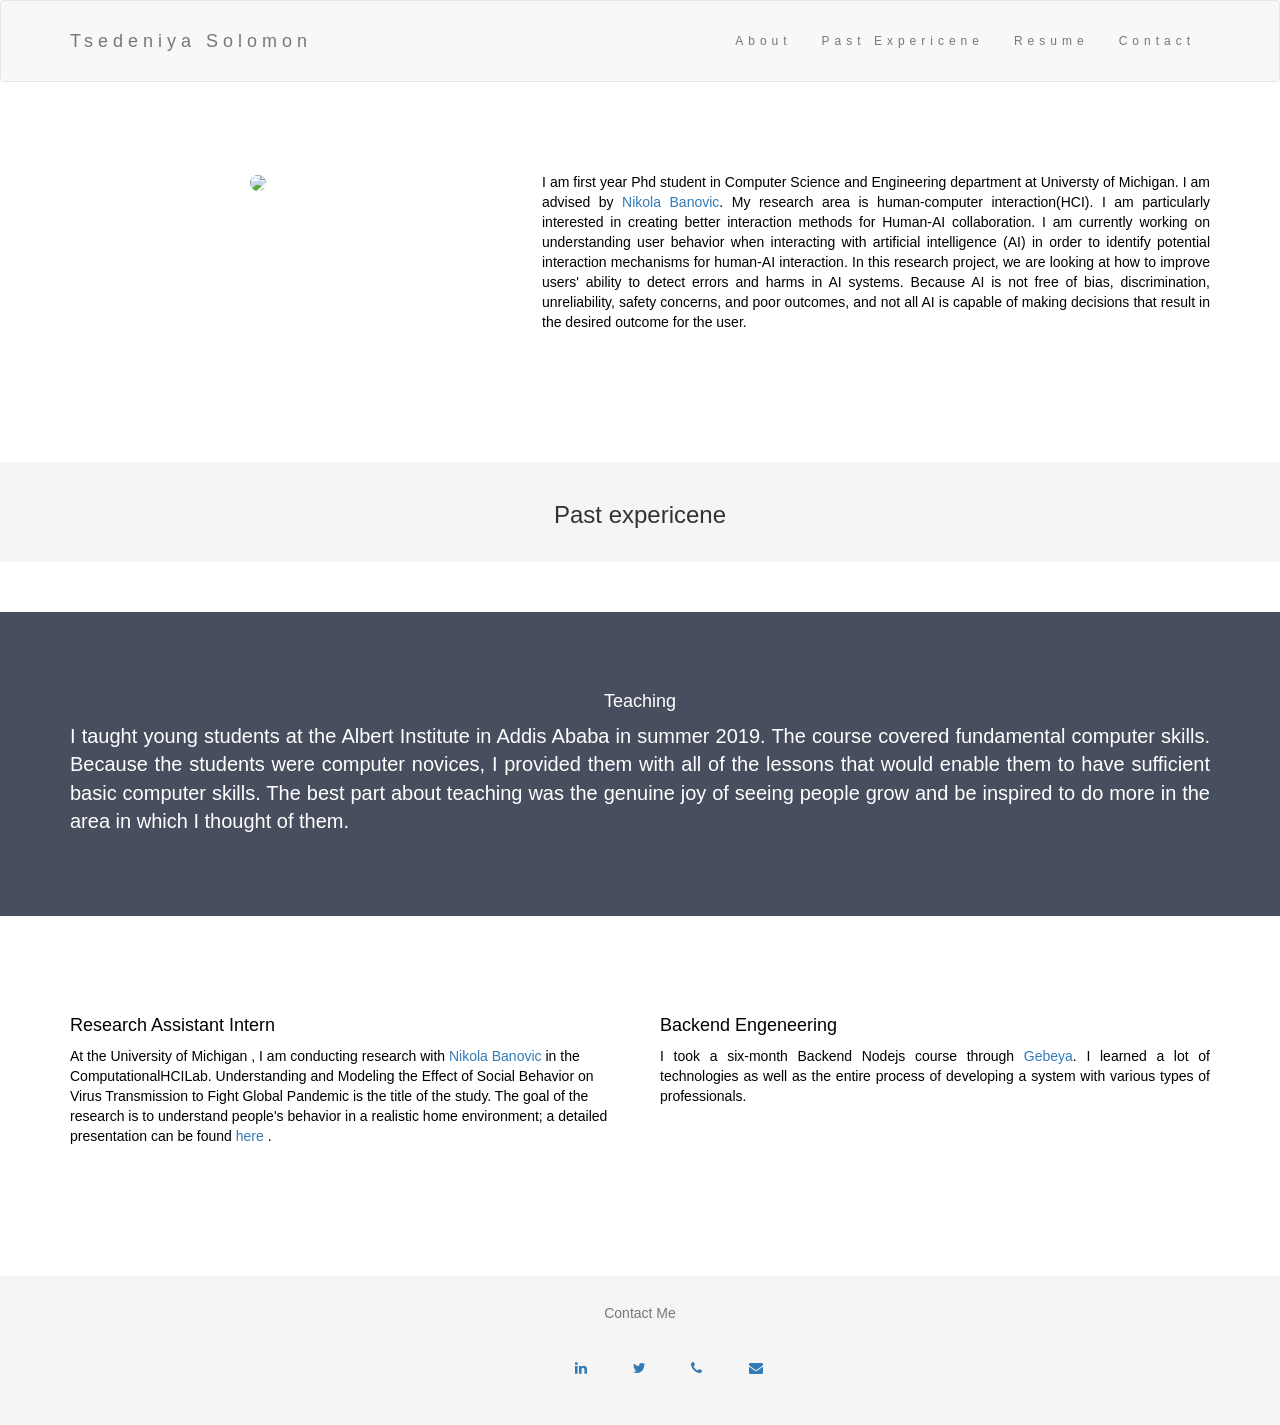
==== index.html @ c922dd0f "change link" ====
<!DOCTYPE html>
<html lang="en">

<head>

  <title>Tsedeniya</title>
  <meta charset="utf-8">
  <meta name="viewport" content="width=device-width, initial-scale=1">
  <link rel="stylesheet" href="./css/Main.css">
  <link rel="stylesheet" href="https://maxcdn.bootstrapcdn.com/bootstrap/3.4.1/css/bootstrap.min.css">
  <script src="https://ajax.googleapis.com/ajax/libs/jquery/3.5.1/jquery.min.js"></script>
  <script src="https://maxcdn.bootstrapcdn.com/bootstrap/3.4.1/js/bootstrap.min.js"></script>
  <link href="http://fonts.googleapis.com/css?family=Montserrat" rel="stylesheet">
  <link rel="stylesheet" href="https://cdnjs.cloudflare.com/ajax/libs/font-awesome/4.7.0/css/font-awesome.min.css">


</head>

<body>


  <nav class="navbar navbar-default">
    <div class="container">
      <div class="navbar-header">
        <button type="button" class="navbar-toggle" data-toggle="collapse" data-target="#myNavbar">
          <span class="icon-bar"></span>
          <span class="icon-bar"></span>
          <span class="icon-bar"></span>
        </button>
        <a class="navbar-brand" href="#">Tsedeniya Solomon</a>
      </div>
      <div class="collapse navbar-collapse" id="myNavbar">
        <ul class="nav navbar-nav navbar-right">
          <li><a href="#about">About</a></li>
          <li><a href="#recentWork">Past Expericene</a></li>
          <li><a
              href="https://docs.google.com/gview?url=https://github.com/Tsedeniya/tsedeniya.github.io/raw/master/Tsedeniya%20_Amare_CV%20(1).pdf">Resume</a>
          
            </li>
          <li><a href="#Contact">Contact</a></li>
        </ul>
      </div>
    </div>
  </nav>

  <section class="section-container" id="about">
    <div class="image">
      <img src="https://github.com/Tsedeniya/tsedeniya.github.io/raw/master/my_image.jpg">
    </div>

    <div class="paragraph">
     
      <p>
        I am first year Phd student in Computer Science and Engineering department at Universty of Michigan. I am advised by <a href="http://www.nikolabanovic.net/"> Nikola Banovic</a>. My research area is human-computer interaction(HCI). 
        I am particularly interested in creating better interaction methods for Human-AI collaboration. I am currently working on understanding user behavior when interacting with artificial intelligence (AI) in order to identify potential interaction mechanisms for human-AI interaction. In this research project, we are looking at how to improve users' ability to detect errors and harms in AI systems. Because AI is not free of bias, discrimination, unreliability, safety concerns, and poor outcomes, and not all AI is capable of making decisions that result in the desired outcome for the user. </p>
    </div>


  </section>
  <div class="works">
    <h3>Past expericene</h3>
  </div>

  <div class="expericene" id="recentWork">

    <section class="recent-works">
    

      <div class="teach">
        <h4>Teaching</h4>
        <p>I taught young students at the Albert Institute in Addis Ababa in summer 2019.
          The course covered fundamental computer skills. Because the students were computer novices,
          I provided them with all of the lessons that would enable them to have sufficient basic computer skills. The
          best part about teaching was the genuine joy of seeing people grow and be inspired to do more in the area in
          which I thought of them.

        </p>
      </div>

    </section>

  </div>

  <section class="research-section">
    <div class="aura">
      <h4>Research Assistant Intern</h4>
      <p>At the University of Michigan , I am conducting research with <a href="http://www.nikolabanovic.net/">Nikola
          Banovic</a> in the ComputationalHCILab. Understanding and Modeling the Effect of Social Behavior on Virus
        Transmission to Fight Global Pandemic is the title of the study.
        The goal of the research is to understand people's behavior in a realistic home environment; a detailed
        presentation can be found
        <a href="https://youtu.be/5PvS7JiXZi4">here</a> .

      </p>
      
    </div>
      <div class="gebeya">
        <h4>Backend Engeneering</h4>
        <p>
          I took a six-month Backend Nodejs course through <a href="https://gebeya.training/">Gebeya</a>.
          I learned a lot of technologies as well as the entire process of developing a system with various types of
          professionals.

        </p>
       
      </div>

  </section>

  </div>
  <section class="footer">
    <footer id="Contact">
      <div>
        <h5>Contact Me</h5>
        <div class="contact">

          <a href="https://www.linkedin.com/in/tsedeniya-solomon-85523a160?lipi=urn%3Ali%3Apage%3Ad_flagship3_profile_view_base_contact_details%3BDHsZ9%2FsPQuCPPwk6vFUJ6Q%3D%3D"
            class="fa fa-linkedin"></a>
          <a href="https://twitter.com/intent/tweet?screen_name=tsedeniya_amare&ref_src=twsrc%5Etfw"
            class="fa fa-twitter" data-show-count="false"></a>
          <script async src="https://platform.twitter.com/widgets.js" charset="utf-8"></script>
          <a href="tel:+251952523489" class="fa fa-phone"></a>
          <a href="mailto:tsedysolomon0284@gmail.com" class="fa fa-envelope"></a>
        </div>

      </div>

    </footer>
  </section>


</body>

<!-- Mirrored from www.w3schools.com/bootstrap/tryit.asp?filename=trybs_theme_me_complete&stacked=h by HTTrack Website Copier/3.x [XR&CO'2014], Wed, 11 May 2016 01:47:34 GMT -->

</html>
---- css/Main.css ----
* {
  box-sizing: border-box;
}
body {
  font: 20px Montserrat, sans-serif;
  line-height: 1.8;
  color: #f5f6f7;
  font-family: "Helvetica Neue",Helvetica,Arial,sans-serif;
}
.navbar {
  padding-top: 15px;
  padding-bottom: 15px;
  border: 0;
  border-radius: 0;
  margin-bottom: 0;
  font-size: 12px;
  letter-spacing: 5px;
  
}
.navbar-nav  li a:hover {
  color: #AFB1DA !important;
}
.section-container::after {
  content: "";
  display: table;
  clear: both;
}
.footer::after{
  content: "";
  display: table;
  clear: both;

}
.research-section::after{
  content: "";
  display: table;
  clear: both;
}
  .recent-works{
    content: "";
    display: table;
    clear: both;}

  
.image img{
  width: 100%;
  max-width: 300px;
  height: auto;
  border-radius: 200px;
}

.image {
 
  width: 40%;
 float: left;
  padding: 20px;
  padding-left: 200px;
  
  
  
  

}
.paragraph p{
  text-align: justify;
}

 .paragraph {
  padding-left: 0;
  padding: 20px; 
  width: 60%;
  float: left;
  
}
.works h3{
  text-align: center;
  font-family: sans-serif;
 
  

  
}
.works{
  background-color: #f5f5f5;
  height: 100px;
  padding-top:20px ;
}
.expericene{
  
  padding: 30px;
  text-align: center;
  font-size: 20px;
  color: white;
  height: auto;
  margin-bottom: 20px;
  margin-top: 50px;
  box-shadow: inset;
  background-color: #474e5d;
}


.aura {
  float: left;
  width: 50%;
  padding: 20px;

  
}
.gebeya{
  float: left;
  width: 50%;
  padding: 20px;

}

.iframe-container {
  position: relative;
  width: 100%;
  overflow: hidden;
  padding-top: 56.25%; /* 16:9 Aspect Ratio */
}

.responsive-iframe {
  position: absolute;
  top: 0;
  left: 0;
  bottom: 0;
  right: 0;
  width: 100%;
  height: 100%;
  border: none;
}


.gebeya p{
  text-align: justify;
}
.teach{
  
  width: 100%;
  padding: 40px;
}
.teach p{
  text-align: justify;
}
.research-section{
  padding: 50px;
  margin-bottom: 50px;
  color: black;
}
.section-container{
  padding: 50px;
  margin-bottom: 50px;
  color: black;
}
.footer{
 
  width: 100%;
  background-color:  #f5f5f5;;
  padding: 20px;
  margin-top: 20px;
  
}
.footer h5{
  
  color: #777;
  text-align: center;
}
.contact{
 width: 50%;
  margin-left:43%;
}
.fa {
  padding: 20px;
  font-size: 30px;
  width:50px;
  text-align: center;
  text-decoration: none;
  margin: 10px 2px;
  border-radius: 50%;
 


}


.expericene h3{
  font-family: "Helvetica Neue",Helvetica,Arial,sans-serif;

}




@media (max-width: 600px) {
  .image, .paragraph {
    width: 100%;
    height: auto;
   
    
  }}
  
  @media (max-width: 600px) {
     .teach {
      width: 100%;
      height: auto;
    }}
@media(max-width:600px){
  .aura ,.gebeya{
    width: 100%;
    height: auto;
  }
}
   
@media(max-width:600px){
  .footer {
    width: 100%;
    height: auto;
  }
}
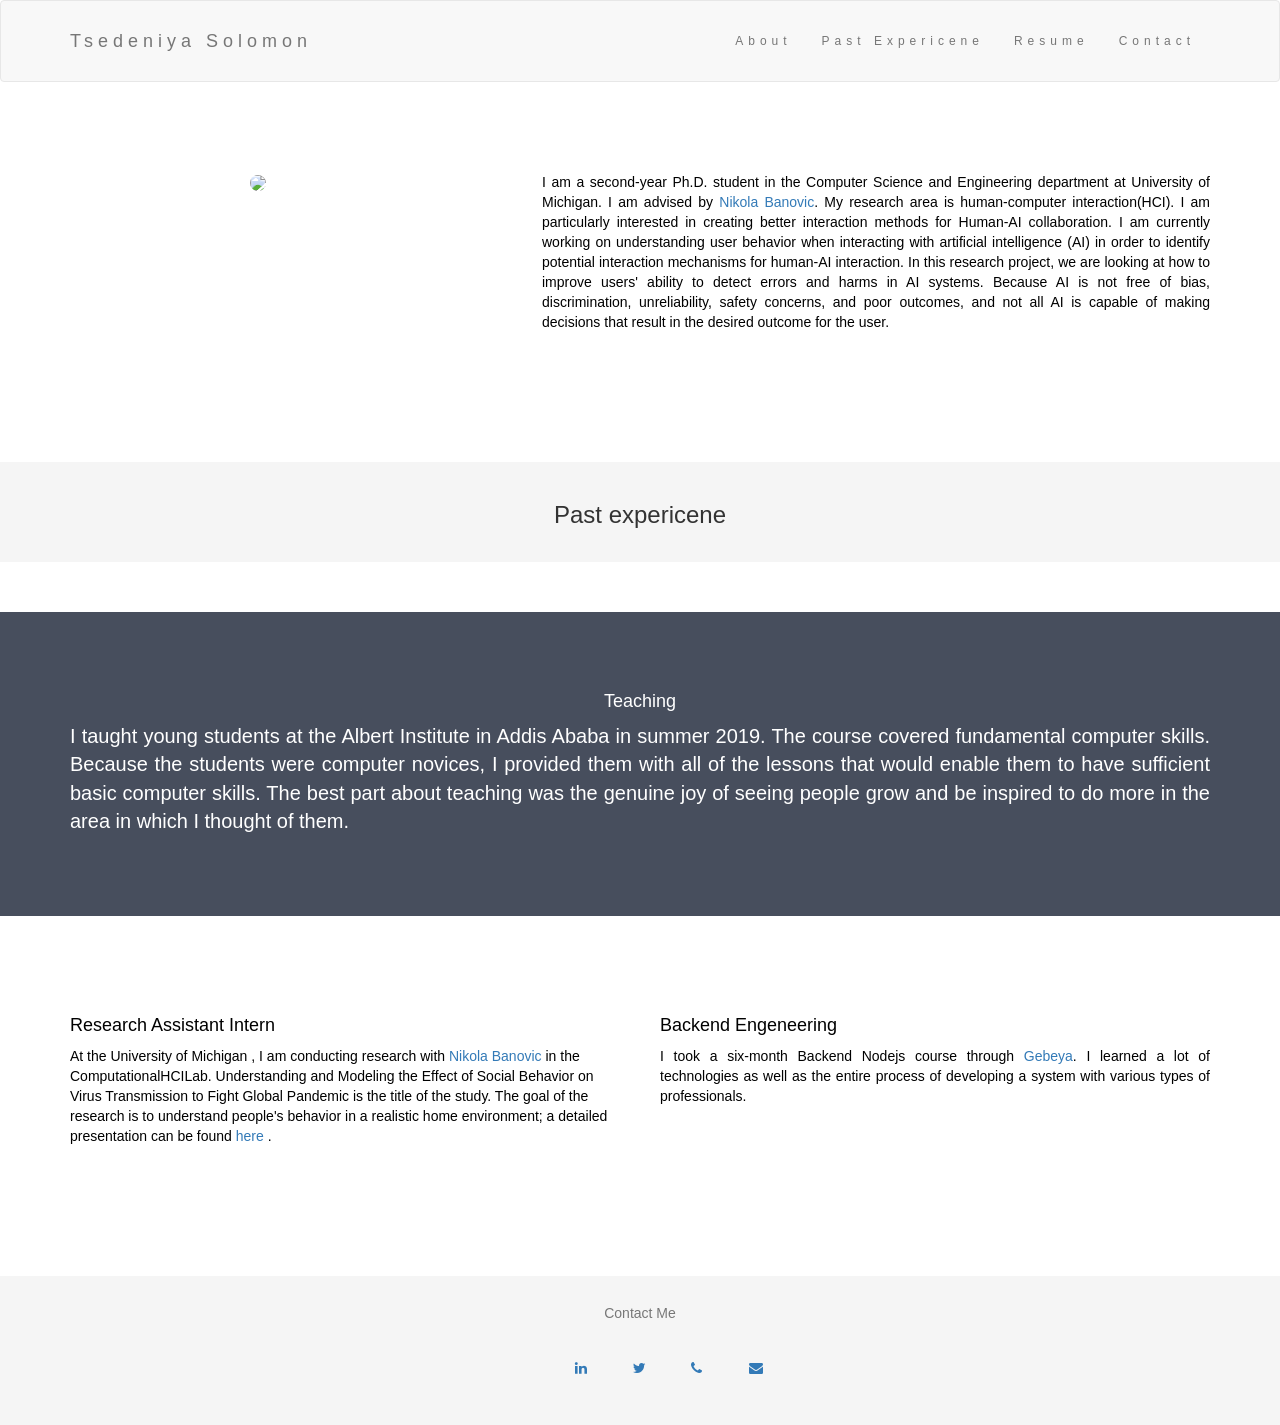
==== commit 721be969: "Update index.html" ====
--- a/index.html
+++ b/index.html
@@ -35,8 +35,7 @@
           <li><a href="#recentWork">Past Expericene</a></li>
           <li><a
               href="https://docs.google.com/gview?url=https://github.com/Tsedeniya/tsedeniya.github.io/raw/master/Tsedeniya%20_Amare_CV%20(1).pdf">Resume</a>
-          
-            </li>
+          </li>
           <li><a href="#Contact">Contact</a></li>
         </ul>
       </div>
@@ -51,7 +50,7 @@
     <div class="paragraph">
      
       <p>
-        I am first year Phd student in Computer Science and Engineering department at Universty of Michigan. I am advised by <a href="http://www.nikolabanovic.net/"> Nikola Banovic</a>. My research area is human-computer interaction(HCI). 
+        I am a second-year Ph.D. student in the Computer Science and Engineering department at University of Michigan. I am advised by <a href="http://www.nikolabanovic.net/"> Nikola Banovic</a>. My research area is human-computer interaction(HCI). 
         I am particularly interested in creating better interaction methods for Human-AI collaboration. I am currently working on understanding user behavior when interacting with artificial intelligence (AI) in order to identify potential interaction mechanisms for human-AI interaction. In this research project, we are looking at how to improve users' ability to detect errors and harms in AI systems. Because AI is not free of bias, discrimination, unreliability, safety concerns, and poor outcomes, and not all AI is capable of making decisions that result in the desired outcome for the user. </p>
     </div>
 
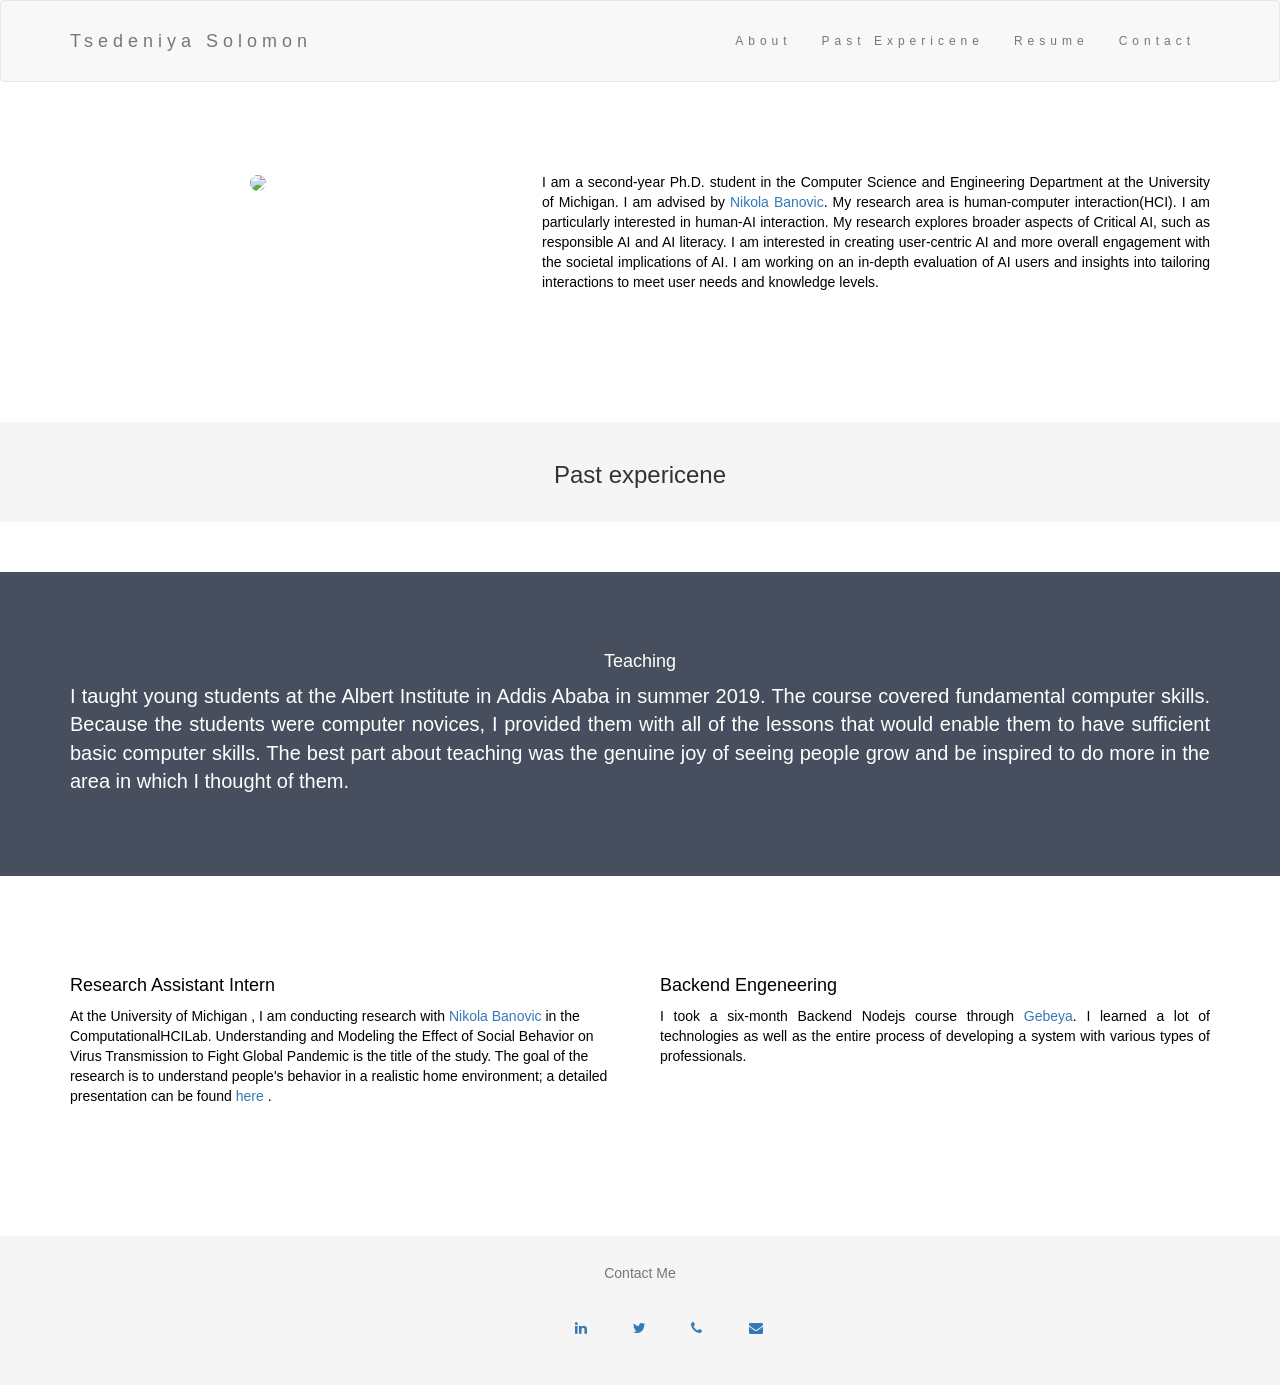
==== commit f3eeb2f5: "Update the research statement" ====
--- a/index.html
+++ b/index.html
@@ -34,7 +34,7 @@
           <li><a href="#about">About</a></li>
           <li><a href="#recentWork">Past Expericene</a></li>
           <li><a
-              href="https://docs.google.com/gview?url=https://github.com/Tsedeniya/tsedeniya.github.io/raw/master/Tsedeniya%20_Amare_CV%20(1).pdf">Resume</a>
+              href="https://docs.google.com/gview?url=https://github.com/Tsedeniya/tsedeniya.github.io/raw/master/Tsedeniya%20_Amare_CV%20(3).pdf">Resume</a>
           </li>
           <li><a href="#Contact">Contact</a></li>
         </ul>
@@ -50,8 +50,8 @@
     <div class="paragraph">
      
       <p>
-        I am a second-year Ph.D. student in the Computer Science and Engineering department at University of Michigan. I am advised by <a href="http://www.nikolabanovic.net/"> Nikola Banovic</a>. My research area is human-computer interaction(HCI). 
-        I am particularly interested in creating better interaction methods for Human-AI collaboration. I am currently working on understanding user behavior when interacting with artificial intelligence (AI) in order to identify potential interaction mechanisms for human-AI interaction. In this research project, we are looking at how to improve users' ability to detect errors and harms in AI systems. Because AI is not free of bias, discrimination, unreliability, safety concerns, and poor outcomes, and not all AI is capable of making decisions that result in the desired outcome for the user. </p>
+        I am a second-year Ph.D. student in the Computer Science and Engineering Department at the University of Michigan. I am advised by <a href="http://www.nikolabanovic.net/"> Nikola Banovic</a>. My research area is human-computer interaction(HCI). 
+        I am particularly interested in human-AI interaction.  My research explores broader aspects of Critical AI, such as responsible AI and AI literacy. I am interested in creating user-centric AI and more overall engagement with the societal implications of AI. I am working on an in-depth evaluation of AI  users and insights into tailoring interactions to meet user needs and knowledge levels. </p>
     </div>
 
 
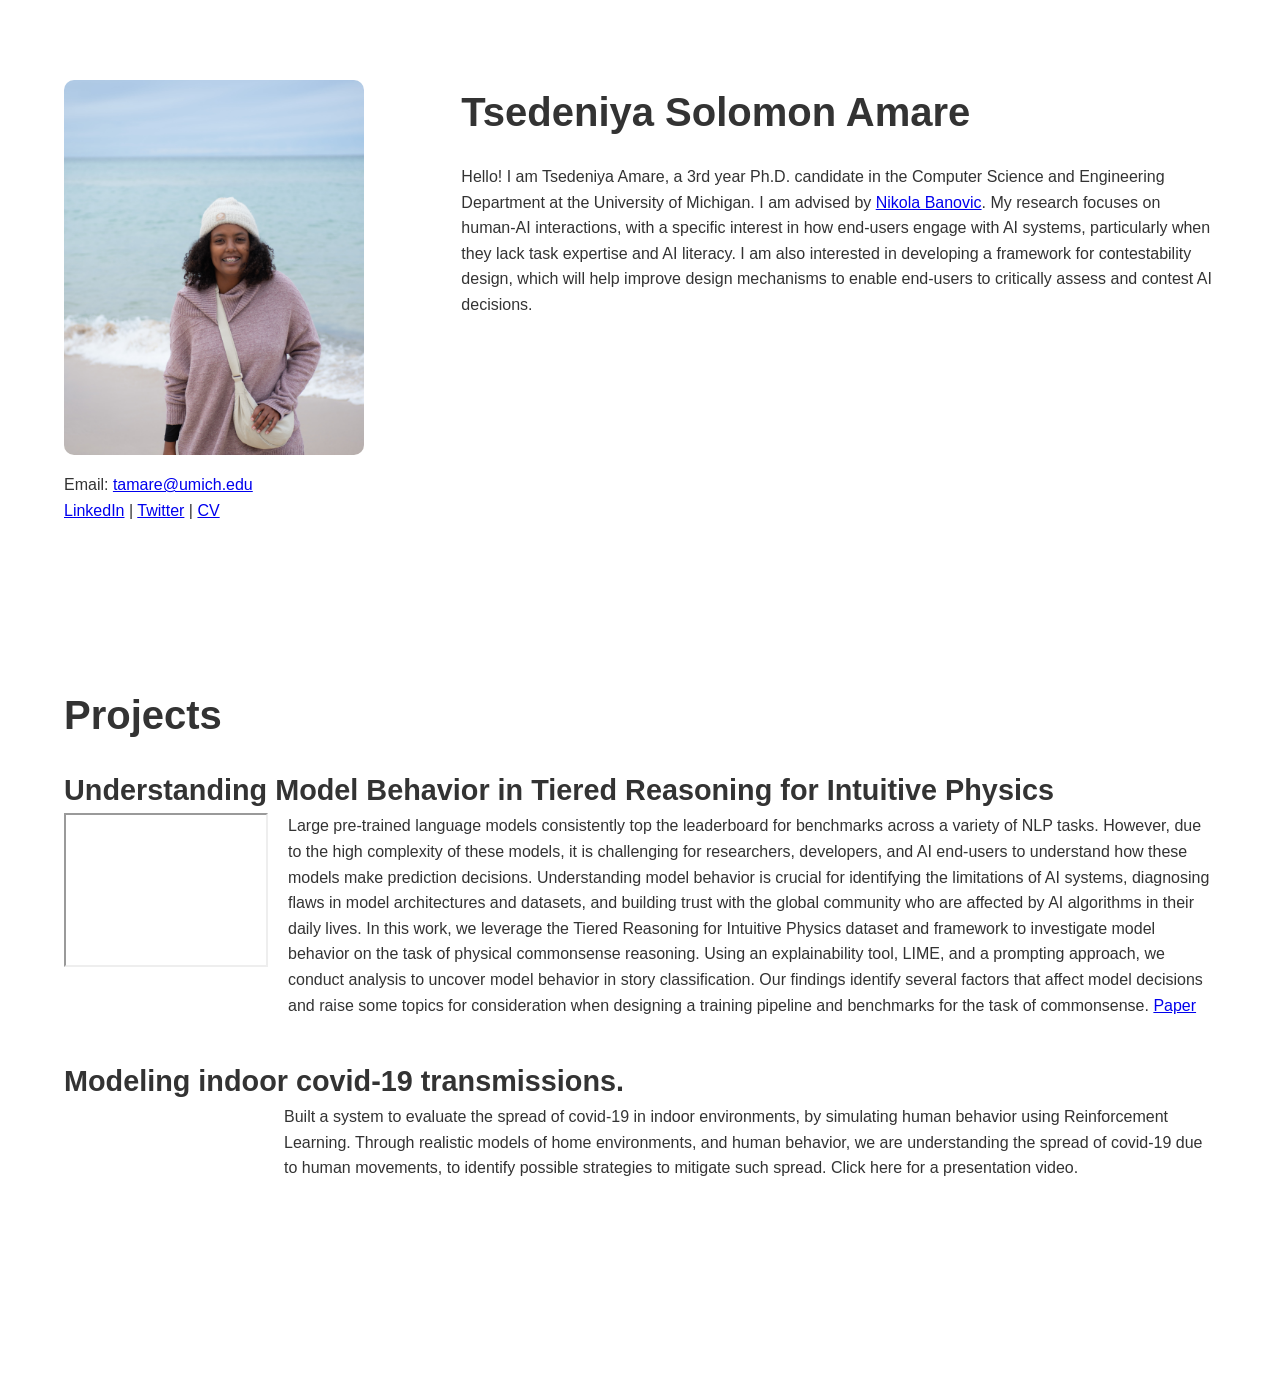
==== commit 28e81331: "new website for internships" ====
--- a/index.html
+++ b/index.html
@@ -1,135 +1,61 @@
-<!DOCTYPE html>
-<html lang="en">
-
-<head>
-
-  <title>Tsedeniya</title>
-  <meta charset="utf-8">
-  <meta name="viewport" content="width=device-width, initial-scale=1">
-  <link rel="stylesheet" href="./css/Main.css">
-  <link rel="stylesheet" href="https://maxcdn.bootstrapcdn.com/bootstrap/3.4.1/css/bootstrap.min.css">
-  <script src="https://ajax.googleapis.com/ajax/libs/jquery/3.5.1/jquery.min.js"></script>
-  <script src="https://maxcdn.bootstrapcdn.com/bootstrap/3.4.1/js/bootstrap.min.js"></script>
-  <link href="http://fonts.googleapis.com/css?family=Montserrat" rel="stylesheet">
-  <link rel="stylesheet" href="https://cdnjs.cloudflare.com/ajax/libs/font-awesome/4.7.0/css/font-awesome.min.css">
-
-
-</head>
-
-<body>
-
-
-  <nav class="navbar navbar-default">
-    <div class="container">
-      <div class="navbar-header">
-        <button type="button" class="navbar-toggle" data-toggle="collapse" data-target="#myNavbar">
-          <span class="icon-bar"></span>
-          <span class="icon-bar"></span>
-          <span class="icon-bar"></span>
-        </button>
-        <a class="navbar-brand" href="#">Tsedeniya Solomon</a>
-      </div>
-      <div class="collapse navbar-collapse" id="myNavbar">
-        <ul class="nav navbar-nav navbar-right">
-          <li><a href="#about">About</a></li>
-          <li><a href="#recentWork">Past Expericene</a></li>
-          <li><a
-              href="https://docs.google.com/gview?url=https://github.com/Tsedeniya/tsedeniya.github.io/raw/master/Tsedeniya%20_Amare_CV%20(3).pdf">Resume</a>
-          </li>
-          <li><a href="#Contact">Contact</a></li>
-        </ul>
-      </div>
-    </div>
-  </nav>
-
-  <section class="section-container" id="about">
-    <div class="image">
-      <img src="https://github.com/Tsedeniya/tsedeniya.github.io/raw/master/my_image.jpg">
-    </div>
-
-    <div class="paragraph">
-     
-      <p>
-        I am a second-year Ph.D. student in the Computer Science and Engineering Department at the University of Michigan. I am advised by <a href="http://www.nikolabanovic.net/"> Nikola Banovic</a>. My research area is human-computer interaction(HCI). 
-        I am particularly interested in human-AI interaction.  My research explores broader aspects of Critical AI, such as responsible AI and AI literacy. I am interested in creating user-centric AI and more overall engagement with the societal implications of AI. I am working on an in-depth evaluation of AI  users and insights into tailoring interactions to meet user needs and knowledge levels. </p>
-    </div>
-
-
-  </section>
-  <div class="works">
-    <h3>Past expericene</h3>
-  </div>
-
-  <div class="expericene" id="recentWork">
-
-    <section class="recent-works">
-    
-
-      <div class="teach">
-        <h4>Teaching</h4>
-        <p>I taught young students at the Albert Institute in Addis Ababa in summer 2019.
-          The course covered fundamental computer skills. Because the students were computer novices,
-          I provided them with all of the lessons that would enable them to have sufficient basic computer skills. The
-          best part about teaching was the genuine joy of seeing people grow and be inspired to do more in the area in
-          which I thought of them.
-
-        </p>
-      </div>
-
-    </section>
-
-  </div>
-
-  <section class="research-section">
-    <div class="aura">
-      <h4>Research Assistant Intern</h4>
-      <p>At the University of Michigan , I am conducting research with <a href="http://www.nikolabanovic.net/">Nikola
-          Banovic</a> in the ComputationalHCILab. Understanding and Modeling the Effect of Social Behavior on Virus
-        Transmission to Fight Global Pandemic is the title of the study.
-        The goal of the research is to understand people's behavior in a realistic home environment; a detailed
-        presentation can be found
-        <a href="https://youtu.be/5PvS7JiXZi4">here</a> .
-
-      </p>
-      
-    </div>
-      <div class="gebeya">
-        <h4>Backend Engeneering</h4>
-        <p>
-          I took a six-month Backend Nodejs course through <a href="https://gebeya.training/">Gebeya</a>.
-          I learned a lot of technologies as well as the entire process of developing a system with various types of
-          professionals.
-
-        </p>
-       
-      </div>
-
-  </section>
-
-  </div>
-  <section class="footer">
-    <footer id="Contact">
-      <div>
-        <h5>Contact Me</h5>
-        <div class="contact">
-
-          <a href="https://www.linkedin.com/in/tsedeniya-solomon-85523a160?lipi=urn%3Ali%3Apage%3Ad_flagship3_profile_view_base_contact_details%3BDHsZ9%2FsPQuCPPwk6vFUJ6Q%3D%3D"
-            class="fa fa-linkedin"></a>
-          <a href="https://twitter.com/intent/tweet?screen_name=tsedeniya_amare&ref_src=twsrc%5Etfw"
-            class="fa fa-twitter" data-show-count="false"></a>
-          <script async src="https://platform.twitter.com/widgets.js" charset="utf-8"></script>
-          <a href="tel:+251952523489" class="fa fa-phone"></a>
-          <a href="mailto:tsedysolomon0284@gmail.com" class="fa fa-envelope"></a>
-        </div>
-
-      </div>
-
-    </footer>
-  </section>
-
-
-</body>
-
-<!-- Mirrored from www.w3schools.com/bootstrap/tryit.asp?filename=trybs_theme_me_complete&stacked=h by HTTrack Website Copier/3.x [XR&CO'2014], Wed, 11 May 2016 01:47:34 GMT -->
-
-</html>
+<!DOCTYPE html>
+<html lang="en">
+<head>
+    <meta charset="UTF-8">
+    <meta name="viewport" content="width=device-width, initial-scale=1.0">
+    <title>Tsedeniya</title>
+    <link rel="stylesheet" href="styles.css">
+</head>
+<body>
+    <section id="about" class="about-section">
+        <div class="container about-container">
+            <div class="about-image">
+                <img src="image.jpg" alt="Headshot" class="headshot">
+                <div class="contact-info">
+                    <p>Email: <a href="mailto:tamare@umich.edu">tamare@umich.edu</a></p>
+                    <p>
+                        <a href="https://www.linkedin.com/in/tsedeniya-amare-85523a160/" target="_blank">LinkedIn</a> | 
+                        <a href="https://twitter.com/intent/tweet?screen_name=tsedeniya_amare&ref_src=twsrc%5Etfw" target="_blank">Twitter</a> | 
+                        <a href="Tsedeniya_Amare.pdf" target="_blank">CV</a>
+                    </p>
+                </div>
+            </div>
+            <div class="about-content">
+                <h2>Tsedeniya Solomon Amare</h2>
+                <div class="about-text">
+                    <p>Hello! I am Tsedeniya Amare, a 3rd year Ph.D. candidate in the Computer Science and Engineering Department at the University of Michigan. I am advised by <a href="http://www.nikolabanovic.net/"> Nikola Banovic</a>.
+                        My research focuses on human-AI interactions, with a specific interest in how end-users engage with AI systems, particularly when they lack task expertise and AI literacy. I am also interested in developing a framework for contestability design, which will help improve design mechanisms to enable end-users to critically assess and contest AI decisions.
+                        </p>
+                </div>
+            </div>
+        </div>
+    </section>
+
+    <section id="services" class="services-section">
+        <div class="container">
+            <h2>Projects</h2>
+        
+            <div class="service">
+                <h3>Understanding Model Behavior in Tiered Reasoning for Intuitive Physics</h3>
+                <div class="content-wrapper">
+                    <div class="paper-video">
+                        
+                        <iframe src="https://sled.eecs.umich.edu/media/eecs595_fa22/29_Amare_Nwatu.pdf" width="200" height="150"></iframe>
+                    </div>
+                    <p>Large pre-trained language models consistently top the leaderboard for benchmarks across a variety of NLP tasks. However, due to the high complexity of these models, it is challenging for researchers, developers, and AI end-users to understand how these models make prediction decisions. Understanding model behavior is crucial for identifying the limitations of AI systems, diagnosing flaws in model architectures and datasets, and building trust with the global community who are affected by AI algorithms in their daily lives. In this work, we leverage the Tiered Reasoning for Intuitive Physics dataset and framework to investigate model behavior on the task of physical commonsense reasoning. Using an explainability tool, LIME, and a prompting approach, we conduct analysis to uncover model behavior in story classification. 
+                        Our findings identify several factors that affect model decisions and raise some topics for consideration when designing a training pipeline and benchmarks for the task of commonsense. <a href="https://sled.eecs.umich.edu/media/eecs595_fa22/29_Amare_Nwatu.pdf" target="_blank">Paper</a></p>
+                </div>
+            </div>
+
+            <div class="service">
+                <h3>Modeling indoor covid-19 transmissions.</h3>
+                <div class="content-wrapper">
+                    <div class="paper-video">
+                        <iframe width="200" height="150" src="https://www.youtube.com/embed/5PvS7JiXZi4?si=F86fQIWMP1bm_r3p" frameborder="0" allowfullscreen></iframe>
+                       
+                    </div>
+                    <p>Built a system to evaluate the spread of covid-19 in indoor environments, by simulating human behavior using Reinforcement Learning. Through realistic models of home environments, and human behavior, we are understanding the spread of covid-19 due to human movements, to identify possible strategies to mitigate such spread. Click here for a presentation video.</p>
+                </div>
+            </div>
+        </div>
+    </section>
--- a/styles.css
+++ b/styles.css
@@ -0,0 +1,173 @@
+/* Reset some default browser styles */
+body, h1, h2, h3, p, ul, li, a, input, textarea, button {
+    margin: 0;
+    padding: 0;
+    box-sizing: border-box;
+}
+
+/* Basic styles */
+body {
+    font-family: Arial, sans-serif;
+    line-height: 1.6;
+    color: #333;
+}
+
+.container {
+    width: 90%;
+    max-width: 1200px;
+    margin: 0 auto;
+    padding: 20px;
+}
+
+/* Header styles */
+header {
+    background-color: #333;
+    color: #fff;
+    padding: 20px 0;
+}
+
+header .logo {
+    font-size: 2em;
+    margin-bottom: 10px;
+}
+
+header nav ul {
+    list-style: none;
+    display: flex;
+    gap: 20px;
+}
+
+header nav ul li a {
+    color: #fff;
+    text-decoration: none;
+    padding: 5px 10px;
+}
+
+/* Hero section styles */
+.hero-section h2 {
+    font-size: 3em;
+}
+
+.hero-section p {
+    font-size: 1.2em;
+    margin: 20px 0;
+}
+
+.cta-btn {
+    display: inline-block;
+    padding: 10px 20px;
+    background: #f90;
+    color: #fff;
+    text-decoration: none;
+    border-radius: 5px;
+}
+
+/* About section styles */
+.about-section, .services-section, .contact-section {
+    padding: 60px 0;
+    text-align: center;
+}
+
+.about-section h2, .services-section h2, .contact-section h2 {
+    margin-bottom: 20px;
+    font-size: 2.5em;
+}
+
+.about-container {
+    display: flex;
+    align-items: flex-start;
+    justify-content: space-between;
+}
+
+.about-content {
+    flex: 2;
+    text-align: left;
+    margin-left: 20px;
+}
+
+.about-image {
+    flex: 1;
+    text-align: left;
+}
+
+.headshot {
+    width: 300px;
+    height: auto;
+    border-radius: 10px;
+}
+
+.contact-info {
+    text-align: left;
+    margin-top: 10px;
+}
+
+.about-text p {
+    margin: 0;
+}
+
+/* Services section styles */
+.services-section {
+    text-align: left;
+}
+
+.service {
+    margin-bottom: 40px;
+}
+
+.service h3 {
+    font-size: 1.8em;
+}
+
+.content-wrapper {
+    display: flex;
+    align-items: flex-start;
+}
+
+.paper-video {
+    display: flex;
+    flex-direction: column;
+    gap: 10px;
+    margin-right: 20px;
+}
+
+.service p {
+    flex: 1;
+}
+
+/* Contact section styles */
+form {
+    width: 100%;
+    max-width: 600px;
+    margin: 0 auto;
+    text-align: left;
+}
+
+form label {
+    display: block;
+    margin-bottom: 5px;
+}
+
+form input, form textarea {
+    width: 100%;
+    padding: 10px;
+    margin-bottom: 20px;
+    border: 1px solid #ccc;
+    border-radius: 5px;
+}
+
+form button {
+    padding: 10px 20px;
+    background: #333;
+    color: #fff;
+    border: none;
+    border-radius: 5px;
+    cursor: pointer;
+}
+
+/* Footer styles */
+footer {
+    background: #333;
+    color: #fff;
+    text-align: center;
+    padding: 20px 0;
+}
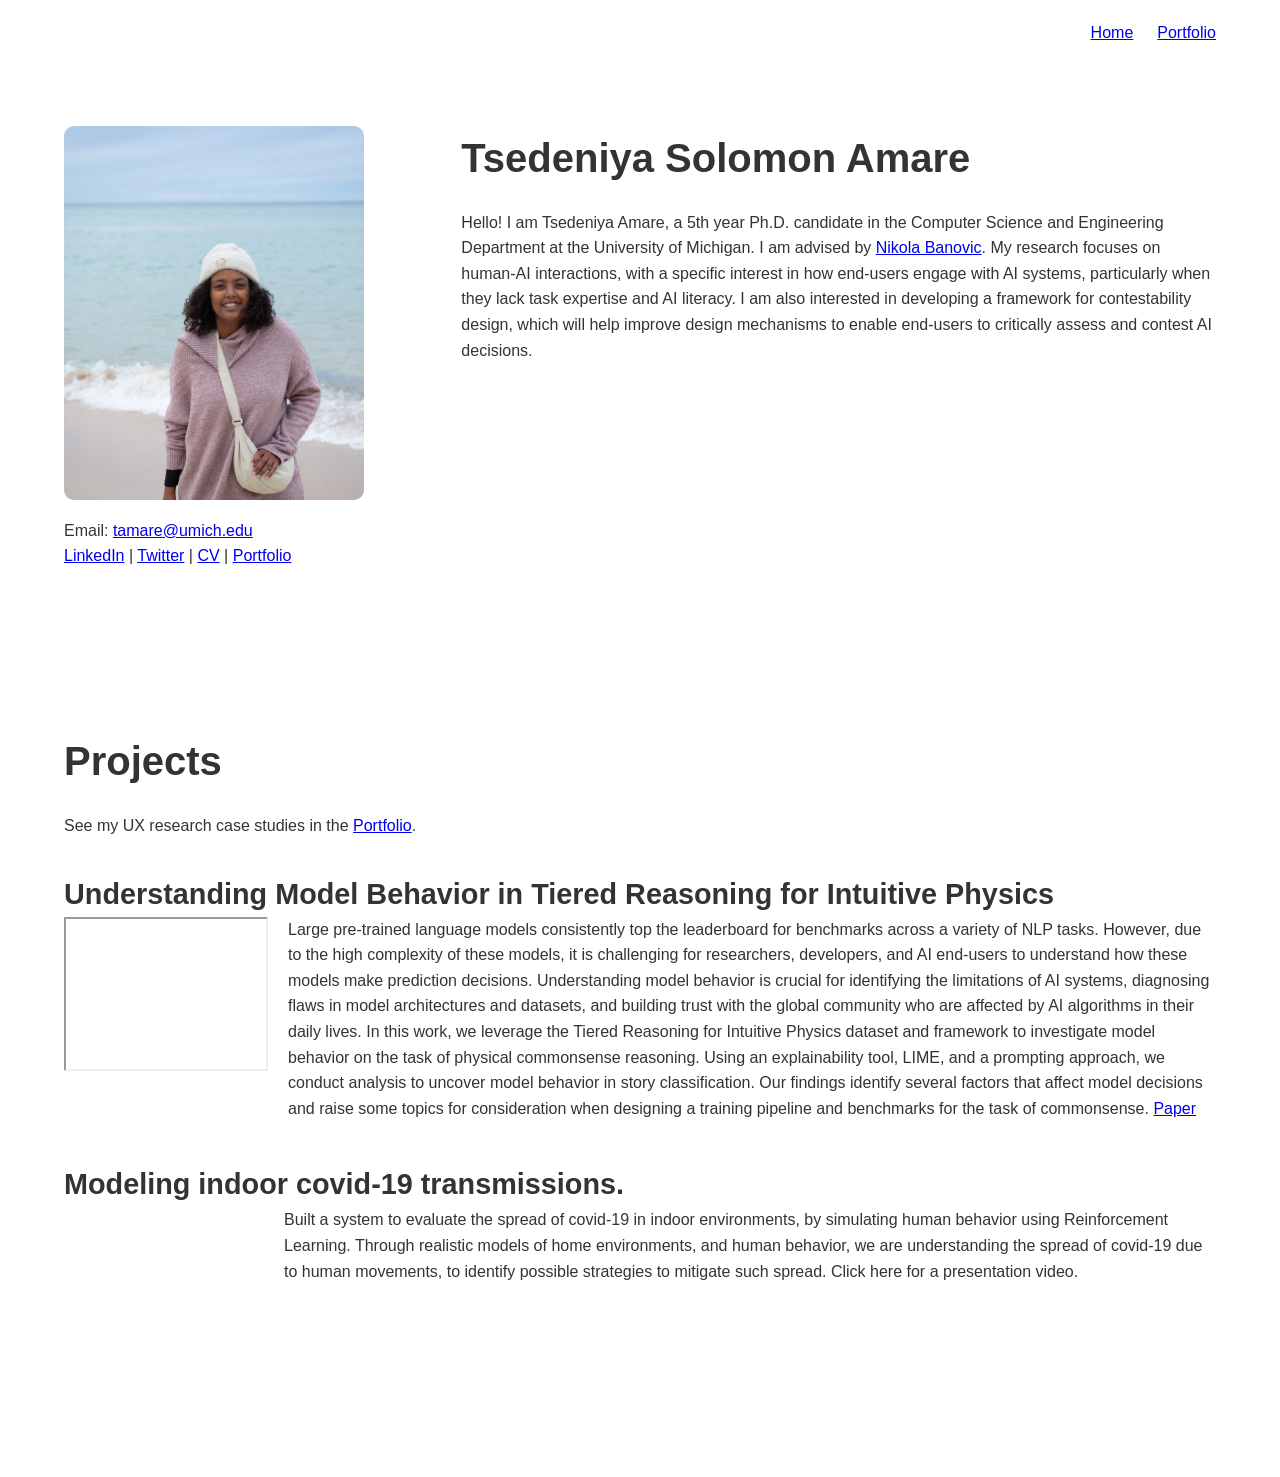
==== commit 59fd2bba: "Modify navigation and update academic year to 5th Updated navigation links and corrected academic ye" ====
--- a/index.html
+++ b/index.html
@@ -7,6 +7,10 @@
     <link rel="stylesheet" href="styles.css">
 </head>
 <body>
+    <nav style="max-width:1200px;width:90%;margin:0 auto;padding:20px 20px 0;display:flex;gap:24px;justify-content:flex-end">
+        <a href="index.html">Home</a>
+        <a href="portfolio.html">Portfolio</a>
+    </nav>
     <section id="about" class="about-section">
         <div class="container about-container">
             <div class="about-image">
@@ -16,14 +20,15 @@
                     <p>
                         <a href="https://www.linkedin.com/in/tsedeniya-amare-85523a160/" target="_blank">LinkedIn</a> | 
                         <a href="https://twitter.com/intent/tweet?screen_name=tsedeniya_amare&ref_src=twsrc%5Etfw" target="_blank">Twitter</a> | 
-                        <a href="Tsedeniya_Amare.pdf" target="_blank">CV</a>
+                        <a href="Tsedeniya_Amare.pdf" target="_blank">CV</a> | 
+                        <a href="portfolio.html">Portfolio</a>
                     </p>
                 </div>
             </div>
             <div class="about-content">
                 <h2>Tsedeniya Solomon Amare</h2>
                 <div class="about-text">
-                    <p>Hello! I am Tsedeniya Amare, a 3rd year Ph.D. candidate in the Computer Science and Engineering Department at the University of Michigan. I am advised by <a href="http://www.nikolabanovic.net/"> Nikola Banovic</a>.
+                    <p>Hello! I am Tsedeniya Amare, a 5th year Ph.D. candidate in the Computer Science and Engineering Department at the University of Michigan. I am advised by <a href="http://www.nikolabanovic.net/"> Nikola Banovic</a>.
                         My research focuses on human-AI interactions, with a specific interest in how end-users engage with AI systems, particularly when they lack task expertise and AI literacy. I am also interested in developing a framework for contestability design, which will help improve design mechanisms to enable end-users to critically assess and contest AI decisions.
                         </p>
                 </div>
@@ -34,6 +39,7 @@
     <section id="services" class="services-section">
         <div class="container">
             <h2>Projects</h2>
+            <p style="margin-bottom:32px">See my UX research case studies in the <a href="portfolio.html">Portfolio</a>.</p>
         
             <div class="service">
                 <h3>Understanding Model Behavior in Tiered Reasoning for Intuitive Physics</h3>
